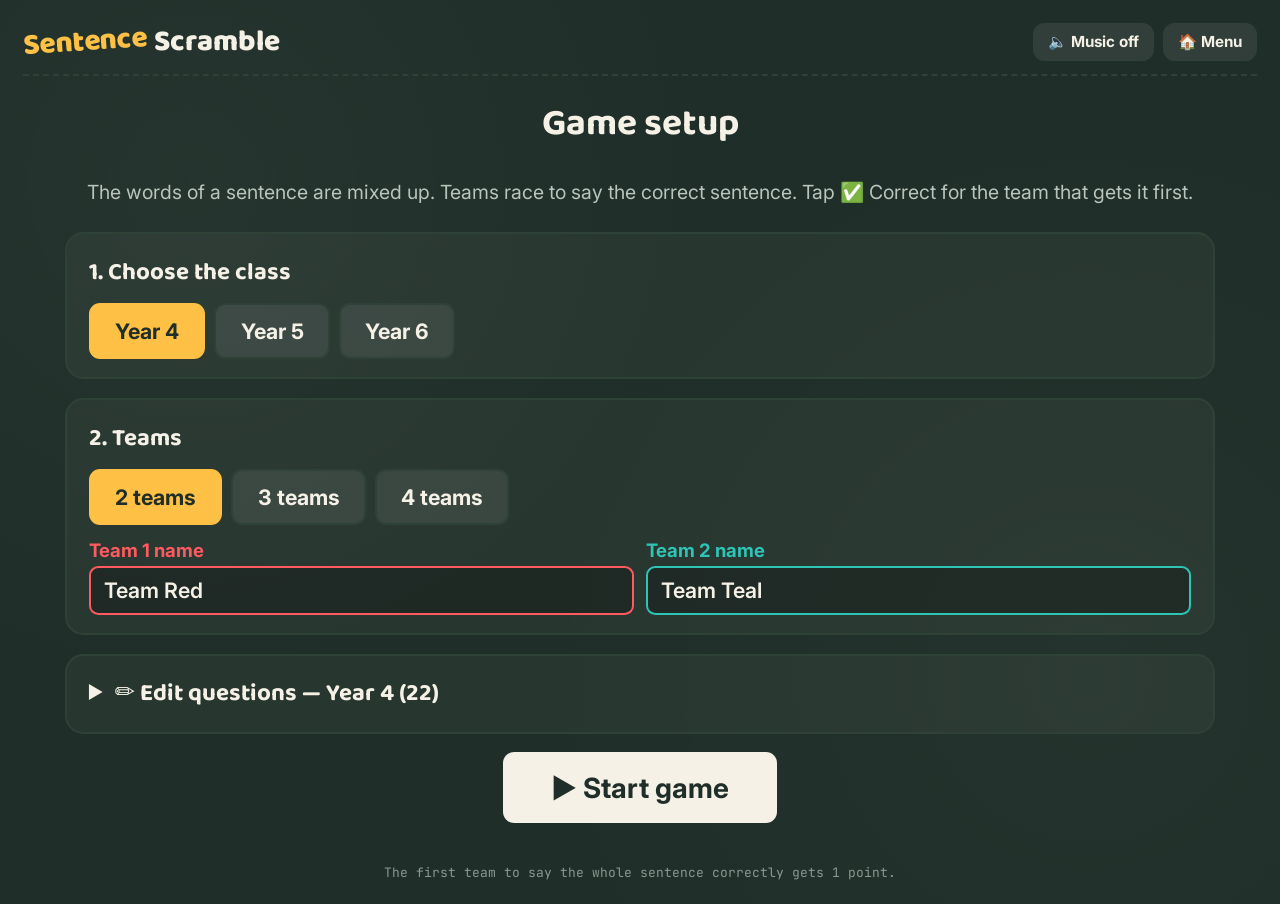
==== sentence-scramble.html @ a343ed9e "English team games: menu, Splat, Tug of War, Mystery Picture, Sentence Scramble, Word Bomb Co-Author" ====
<!DOCTYPE html>
<html lang="en">
<head>
<meta charset="UTF-8">
<meta name="viewport" content="width=device-width, initial-scale=1.0">
<title>Sentence Scramble — English Game</title>
<link rel="icon" href="data:image/svg+xml,<svg xmlns=%22http://www.w3.org/2000/svg%22 viewBox=%220 0 100 100%22><text y=%22.9em%22 font-size=%2290%22>🔀</text></svg>">
<link rel="preconnect" href="https://fonts.googleapis.com">
<link href="https://fonts.googleapis.com/css2?family=Baloo+2:wght@500;700;800&family=Inter:wght@400;600;700&family=JetBrains+Mono:wght@500;700&display=swap" rel="stylesheet">
<link rel="stylesheet" href="common.css">
<style>
.words{ display:flex; flex-wrap:wrap; justify-content:center; gap:0.7rem; min-height:4rem; }
.word-tile{
  font-family:var(--font-display);
  font-weight:700;
  font-size:2.2rem;
  line-height:1.2;
  padding:0.3rem 1rem;
  border-radius:0.7rem;
  background:var(--chalk);
  color:var(--board);
  box-shadow:0 5px 0 rgba(0,0,0,0.35);
  animation:drop 0.4s cubic-bezier(.2,1.4,.4,1) both;
}
.word-tile:nth-child(3n+2){ transform:rotate(-2deg); }
.word-tile:nth-child(3n){ transform:rotate(2deg); }
@keyframes drop{ from{ opacity:0; translate:0 -1.5rem; } to{ opacity:1; translate:0 0; } }
#scores{ margin-top:clamp(12px, 2vw, 24px); }
</style>
</head>
<body>

<div class="app">
  <header class="topbar" id="topbar"></header>

  <div class="setup" id="setup"></div>

  <main id="game" class="hidden">
    <div class="stage">
      <div class="stage-label">Put the words in the correct order</div>
      <div class="words" id="words"></div>
      <div class="answer-text" id="answerText"></div>
      <div class="controls">
        <button class="btn-ghost btn-big" id="prevBtn">← Previous</button>
        <button class="btn-ghost btn-big" id="mixBtn">🔀 Mix again</button>
        <button class="btn-ghost btn-big" id="answerBtn">Show Answer</button>
        <button class="btn-primary btn-big" id="nextBtn">Next Sentence →</button>
      </div>
    </div>

    <div id="scores"></div>
  </main>

  <div class="footer-note">The first team to say the whole sentence correctly gets 1 point.</div>
</div>

<script src="common.js"></script>
<script>
/* ============================================================
   BUILT-IN SENTENCES — grammar and sentence structure
   (Year 4, 5, 6 — KSSR / CEFR A1–A2). The game mixes the
   words up by itself, so just type the correct sentence.
   ============================================================ */
const BANKS = {
  4: [
    { sentence: "I like to eat bananas." },
    { sentence: "My cat is sleeping under the table." },
    { sentence: "She can swim very well." },
    { sentence: "We go to school by bus." },
    { sentence: "There are five apples in the basket." },
    { sentence: "My brother plays football every evening." },
    { sentence: "The elephant has a long trunk." },
    { sentence: "I brush my teeth every morning." },
    { sentence: "Can you ride a bicycle?" },
    { sentence: "Ali is reading a book in the library." },
    { sentence: "The sky is blue today." },
    { sentence: "My mother is a teacher." },
    { sentence: "They are playing in the garden." },
    { sentence: "I have two sisters and one brother." },
    { sentence: "What is your favourite colour?" },
    { sentence: "The monkey is eating a banana." },
    { sentence: "We have English on Monday." },
    { sentence: "My school bag is red." },
    { sentence: "He wakes up at six o'clock." },
    { sentence: "Where is my pencil?" },
    { sentence: "The birds are singing in the tree." },
    { sentence: "Siti likes drawing pictures." }
  ],
  5: [
    { sentence: "I went to the beach last Sunday." },
    { sentence: "We played badminton after school." },
    { sentence: "It was very hot yesterday." },
    { sentence: "My father is taller than my mother." },
    { sentence: "The cheetah is the fastest animal." },
    { sentence: "How many books do you have?" },
    { sentence: "She ate nasi lemak for breakfast." },
    { sentence: "You should drink a lot of water." },
    { sentence: "They were at the zoo on Saturday." },
    { sentence: "Did you watch the football match?" },
    { sentence: "My birthday is in December." },
    { sentence: "There is some milk in the fridge." },
    { sentence: "The train is faster than the bus." },
    { sentence: "I am going to visit my grandmother." },
    { sentence: "We must wear a helmet on a bicycle." },
    { sentence: "Ahmad helped his mother in the kitchen." },
    { sentence: "What time does the shop open?" },
    { sentence: "The weather is cold and rainy today." },
    { sentence: "My sister can play the piano." },
    { sentence: "We saw a big turtle in the sea." },
    { sentence: "I do my homework every evening." },
    { sentence: "Is there a library in your school?" }
  ],
  6: [
    { sentence: "I was reading a book when the lights went out." },
    { sentence: "We should save water every day." },
    { sentence: "Mount Kinabalu is the highest mountain in Malaysia." },
    { sentence: "She will travel to Japan next year." },
    { sentence: "Please turn off the lights when you leave." },
    { sentence: "My brother is good at playing chess." },
    { sentence: "We recycle old paper and plastic bottles." },
    { sentence: "The doctor told me to rest at home." },
    { sentence: "Where did you go during the holidays?" },
    { sentence: "It is going to rain this afternoon." },
    { sentence: "Eating vegetables keeps our body healthy." },
    { sentence: "The boy who won the race is my cousin." },
    { sentence: "I could not sleep because it was very noisy." },
    { sentence: "We must not throw rubbish into the river." },
    { sentence: "My grandfather planted a mango tree." },
    { sentence: "Which subject do you like the most?" },
    { sentence: "They were playing football when it started to rain." },
    { sentence: "Robots can help people do difficult jobs." },
    { sentence: "The museum opens at nine in the morning." },
    { sentence: "You should wash your hands before eating." },
    { sentence: "I am interested in learning about space." },
    { sentence: "Our class visited the science centre last week." }
  ]
};

/* ============================================================
   GAME
   ============================================================ */
let teams = [], sentences = [], index = 0, gameOver = false;
let wonBy = [];   // per sentence: team index or null

const $ = id => document.getElementById(id);
const prevBtn = $("prevBtn"), nextBtn = $("nextBtn"), answerBtn = $("answerBtn"), answerText = $("answerText");

// words without the full stop / question mark, so the last word isn't given away
const wordsOf = s => s.trim().replace(/[.?!]+$/, "").split(/\s+/);

function mixed(sentence){
  const words = wordsOf(sentence);
  if (new Set(words).size < 2) return words;
  let out;
  do { out = EG.shuffle(words); } while (out.join(" ") === words.join(" "));
  return out;
}

function startGame(game){
  teams = game.teams.map(t => ({ ...t, score: 0 }));
  sentences = game.questions;
  index = 0; gameOver = false;
  wonBy = sentences.map(() => null);
  render();
}

function showWords(){
  $("words").replaceChildren(...mixed(sentences[index].sentence).map((w, i) =>
    EG.h("span", { className: "word-tile", style: `animation-delay:${i * 0.05}s` }, w)));
}

function render(){
  showWords();
  answerText.textContent = sentences[index].sentence;
  answerText.classList.toggle("shown", wonBy[index] !== null);
  answerBtn.textContent = wonBy[index] !== null ? "Hide Answer" : "Show Answer";
  prevBtn.disabled = index === 0;
  nextBtn.textContent = index === sentences.length - 1 ? "🏁 See the winner" : "Next Sentence →";
  nextBtn.disabled = gameOver;
  EG.setCounter(`Sentence ${index + 1} / ${sentences.length}`);
  renderScores();
}

function renderScores(){
  EG.scoreboard($("scores"), teams, {
    score: t => t.score,
    button: { label: "✅ Correct", disabled: t => gameOver || teams[wonBy[index]] === t, onclick: (t, i) => award(i) }
  });
}

// one point per sentence; tapping another team moves the point to them
function award(t){
  const before = wonBy[index];
  if (gameOver || before === t) return;
  if (before !== null) teams[before].score--;
  teams[t].score++;
  wonBy[index] = t;
  EG.sfx.correct();
  answerText.classList.add("shown");
  answerBtn.textContent = "Hide Answer";
  renderScores();
  EG.bump(t);
}

function finish(){
  gameOver = true;
  render();
  EG.winnerByScore(teams, t => t.score, ["point", "points"]);
}

answerBtn.onclick = () => {
  const shown = answerText.classList.toggle("shown");
  answerBtn.textContent = shown ? "Hide Answer" : "Show Answer";
};
$("mixBtn").onclick = showWords;
prevBtn.onclick = () => { if (index > 0){ index--; render(); } };
nextBtn.onclick = () => { if (index < sentences.length - 1){ index++; render(); } else finish(); };

EG.init({
  id: "sentence-scramble",
  titleHTML: `<span class="drip">Sentence</span> Scramble`,
  banks: BANKS,
  fields: [{ key: "sentence", label: "Correct sentence" }],
  editorHint: "Type the sentence in the correct order — the game mixes up the words.",
  howTo: "The words of a sentence are mixed up. Teams race to say the correct sentence. Tap ✅ Correct for the team that gets it first.",
  start: startGame,
  finish
});
</script>

</body>
</html>
---- common.css ----
/* ============================================================
   English Team Games — shared styles (chalkboard theme)
   ============================================================ */
:root{
  --board:        #1F2E28;   /* chalkboard green-black background */
  --board-line:   #2E4238;   /* subtle chalk-line accent          */
  --chalk:        #F5F1E6;   /* chalk-white text                  */
  --chalk-dim:    #B9C4BC;   /* muted chalk (secondary text)      */
  --gold:         #FFC145;
  --danger:       #E6484D;
  --ok:           #2FBF71;

  --font-display: 'Baloo 2', system-ui, sans-serif;
  --font-body:    'Inter', system-ui, sans-serif;
  --font-mono:    'JetBrains Mono', monospace;
}

/* everything is sized in rem, so this one line scales the whole
   game: bigger on a projector, smaller on a phone */
html{ font-size:clamp(15px, 1.45vw, 26px); }

*{ box-sizing:border-box; }

html,body{
  margin:0; padding:0; min-height:100%;
  background:var(--board);
  color:var(--chalk);
  font-family:var(--font-body);
}
body{
  background-image:
    radial-gradient(circle at 15% 20%, rgba(255,255,255,0.03) 0, transparent 40%),
    radial-gradient(circle at 85% 75%, rgba(255,255,255,0.025) 0, transparent 45%);
}

.app{
  min-height:100vh;
  max-width:1700px;
  margin:0 auto;
  display:flex;
  flex-direction:column;
  padding:clamp(10px, 1.8vw, 28px);
  gap:clamp(10px, 1.4vw, 20px);
}
.hidden{ display:none !important; }

/* ---------------- top bar ---------------- */
.topbar{
  display:flex;
  align-items:center;
  justify-content:space-between;
  flex-wrap:wrap;
  gap:0.6rem;
  border-bottom:2px dashed var(--board-line);
  padding-bottom:0.7rem;
}
.title{
  font-family:var(--font-display);
  font-weight:800;
  font-size:1.6rem;
  line-height:1.1;
}
.topbar button{ font-size:0.82rem; padding:0.45rem 0.75rem; }
.title .drip{ color:var(--gold); display:inline-block; transform:rotate(-4deg); }
.version-tag{
  font-family:var(--font-mono);
  font-size:0.4em;
  vertical-align:super;
  color:#2EC4B6;
  background:rgba(46,196,182,0.15);
  border:1px solid #2EC4B6;
  padding:2px 8px;
  border-radius:999px;
  margin-left:6px;
}
.bar-btns{ display:flex; align-items:center; gap:0.5rem; flex-wrap:wrap; }
.counter{
  font-family:var(--font-mono);
  font-weight:700;
  font-size:0.78rem;
  color:var(--chalk-dim);
  background:rgba(255,255,255,0.06);
  border:1px solid var(--board-line);
  padding:0.45rem 0.8rem;
  border-radius:999px;
}

/* ---------------- buttons ---------------- */
button, .btn-link{
  font-family:var(--font-body);
  font-weight:700;
  font-size:0.95rem;
  border:none;
  border-radius:0.6rem;
  padding:0.6rem 1rem;
  cursor:pointer;
  transition:transform 0.12s ease, filter 0.12s ease;
  color:var(--chalk);
  text-decoration:none;
  display:inline-block;
  text-align:center;
}
button:hover:not(:disabled), .btn-link:hover{ transform:translateY(-2px); filter:brightness(1.08); }
button:active:not(:disabled){ transform:translateY(0); }
button:disabled{ opacity:0.35; cursor:not-allowed; }
button:focus-visible, .btn-link:focus-visible, input:focus-visible, summary:focus-visible{
  outline:3px solid var(--gold); outline-offset:2px;
}

.btn-primary{ background:var(--chalk); color:var(--board); }
.btn-ghost{ background:rgba(255,255,255,0.08); border:1px solid var(--board-line); }
.btn-danger{ background:var(--danger); }
.btn-ok{ background:var(--ok); color:#06210f; }
.btn-big{ font-size:1.2rem; padding:0.8rem 1.4rem; }

/* ---------------- question stage ---------------- */
.stage{
  background:rgba(255,255,255,0.04);
  border:2px solid var(--board-line);
  border-radius:1.1rem;
  padding:clamp(14px, 2vw, 32px);
  text-align:center;
  position:relative;
}
.stage-label{
  font-family:var(--font-mono);
  font-size:0.75rem;
  letter-spacing:2px;
  text-transform:uppercase;
  color:var(--chalk-dim);
  margin-bottom:0.6rem;
}
.question-text{
  font-family:var(--font-display);
  font-weight:700;
  font-size:2.4rem;
  line-height:1.25;
  min-height:1.3em;
  overflow-wrap:anywhere;
}
.stage-name{ color:var(--gold); display:inline-block; margin-top:6px; transform:rotate(-2deg); }
.answer-text{
  font-family:var(--font-display);
  font-weight:700;
  font-size:1.8rem;
  color:var(--gold);
  display:none;
  margin-top:0.6rem;
}
.answer-text.shown{ display:block; }
.controls{
  margin-top:1rem;
  display:flex;
  justify-content:center;
  gap:0.6rem;
  flex-wrap:wrap;
}

/* ---------------- score cards (points games) ---------------- */
.scoreboard{
  display:grid;
  grid-template-columns:repeat(auto-fit, minmax(13rem, 1fr));
  gap:clamp(10px, 1.6vw, 20px);
}
.score-card{
  border:3px solid var(--c);
  border-radius:1rem;
  padding:0.6rem 0.8rem;
  text-align:center;
  background:rgba(255,255,255,0.04);
  display:grid;
  grid-template-columns:auto 1fr;   /* score | button (or lives) side by side */
  align-items:center;
  gap:0.3rem 0.8rem;
  transition:filter 0.3s ease, box-shadow 0.3s ease;
}
.score-card .sc-name{ grid-column:1 / -1; font-family:var(--font-display); font-weight:800; font-size:1.5rem; line-height:1.2; color:var(--c); overflow-wrap:anywhere; }
.score-card .sc-score{ font-family:var(--font-display); font-weight:800; font-size:2.4rem; line-height:1; min-width:1.6ch; }
.score-card .sc-extra{ font-size:1.1rem; letter-spacing:2px; }
.score-card.turn{ box-shadow:0 0 0 6px var(--c); background:rgba(255,255,255,0.1); }
.score-card.out{ filter:grayscale(1) brightness(0.55); }
.score-card.bump{ animation:bump 0.45s ease; }
@keyframes bump{ 50%{ transform:scale(1.07); } }

/* ---------------- modals (confirm + winner) ---------------- */
.modal-backdrop{
  position:fixed; inset:0;
  background:rgba(0,0,0,0.62);
  display:flex;
  align-items:center;
  justify-content:center;
  z-index:50;
  padding:16px;
}
.modal{
  background:var(--board);
  border:2px solid var(--board-line);
  border-radius:1rem;
  padding:1.5rem;
  max-width:34rem;
  width:100%;
  max-height:100%;
  overflow:auto;
  text-align:center;
}
.modal h3{ font-family:var(--font-display); margin:0 0 0.4rem; font-size:1.8rem; line-height:1.2; }
.modal p{ color:var(--chalk-dim); margin:0 0 1rem; font-size:1.1rem; }
.modal-btns{ display:flex; flex-direction:column; gap:0.6rem; margin-top:1rem; }
.trophy{ font-size:5rem; line-height:1.1; animation:trophyPop 0.6s cubic-bezier(.2,1.4,.4,1) both; }
.winner-title{ color:var(--gold); font-size:2.2rem !important; }
.score-lines{ list-style:none; padding:0; margin:0.5rem 0; font-size:1.3rem; font-weight:700; }
.score-lines li{ padding:0.25rem 0; }
@keyframes trophyPop{
  0%{ transform:scale(0) rotate(-20deg); opacity:0; }
  70%{ transform:scale(1.2) rotate(8deg); opacity:1; }
  100%{ transform:scale(1) rotate(0deg); }
}

/* ---------------- setup screen ---------------- */
.setup{ display:flex; flex-direction:column; gap:1rem; max-width:62rem; width:100%; margin:0 auto; }
.setup h2{ font-family:var(--font-display); font-size:2rem; margin:0; text-align:center; }
.setup-card{
  background:rgba(255,255,255,0.04);
  border:2px solid var(--board-line);
  border-radius:1rem;
  padding:1rem 1.2rem;
}
.setup-card h3{ font-family:var(--font-display); font-size:1.3rem; margin:0 0 0.6rem; }
.setup-card summary{ font-family:var(--font-display); font-size:1.3rem; font-weight:700; cursor:pointer; }
.seg{ display:flex; flex-wrap:wrap; gap:0.5rem; }
.seg button{ background:rgba(255,255,255,0.08); border:2px solid var(--board-line); font-size:1.15rem; padding:0.7rem 1.3rem; }
.seg button.on{ background:var(--gold); border-color:var(--gold); color:var(--board); }
.name-inputs{ display:grid; grid-template-columns:repeat(auto-fit, minmax(14rem, 1fr)); gap:0.6rem; margin-top:0.8rem; }
.name-input{ display:flex; flex-direction:column; gap:0.25rem; font-weight:700; color:var(--c); }
input[type="text"]{
  font:600 1rem var(--font-body);
  color:var(--chalk);
  background:rgba(0,0,0,0.25);
  border:2px solid var(--board-line);
  border-radius:0.5rem;
  padding:0.5rem 0.7rem;
  width:100%;
  min-width:0;
}
.name-input input{ border-color:var(--c); font-size:1.15rem; }
.hint{ color:var(--chalk-dim); font-size:0.9rem; margin:0.5rem 0; }
.q-rows{ display:flex; flex-direction:column; gap:0.45rem; max-height:60vh; overflow:auto; padding-right:4px; }
.q-row{ display:flex; gap:0.4rem; align-items:center; flex-wrap:wrap; }
.q-row input{ flex:1 1 10rem; }
.q-num{ font-family:var(--font-mono); color:var(--chalk-dim); width:2rem; text-align:right; }
.q-del{ padding:0.45rem 0.7rem; }
.start-row{ text-align:center; }
.start-row .btn-big{ font-size:1.5rem; padding:1rem 2.6rem; }
.error{ color:#ff9a9d; font-weight:700; min-height:1.2em; }

.footer-note{
  text-align:center;
  font-family:var(--font-mono);
  font-size:0.7rem;
  color:var(--chalk-dim);
  opacity:0.7;
}

@media (prefers-reduced-motion: reduce){
  *{ animation-duration:0.01ms !important; transition-duration:0.01ms !important; }
}
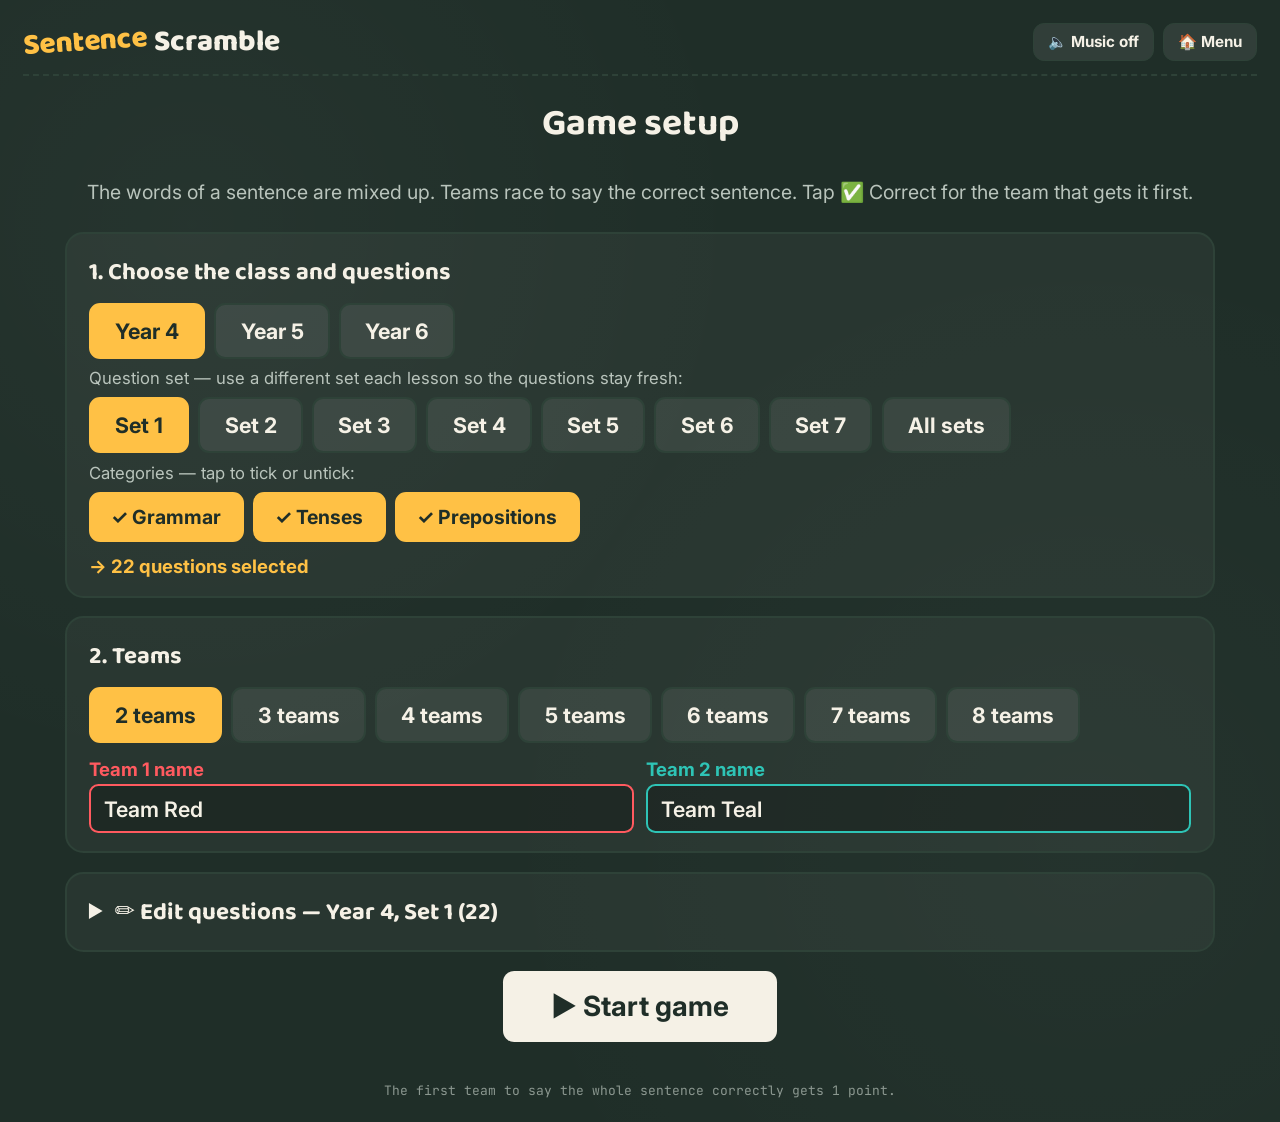
==== commit e0928f91: "Add Question Sets 2-7, category tick boxes and up to 8 teams - 6 new question sets per year (Year 4," ====
--- a/sentence-scramble.html
+++ b/sentence-scramble.html
@@ -55,6 +55,7 @@
 </div>
 
 <script src="common.js"></script>
+<script src="sets/sentence-scramble.js"></script>
 <script>
 /* ============================================================
    BUILT-IN SENTENCES — grammar and sentence structure
@@ -63,76 +64,76 @@
    ============================================================ */
 const BANKS = {
   4: [
-    { sentence: "I like to eat bananas." },
-    { sentence: "My cat is sleeping under the table." },
-    { sentence: "She can swim very well." },
-    { sentence: "We go to school by bus." },
-    { sentence: "There are five apples in the basket." },
-    { sentence: "My brother plays football every evening." },
-    { sentence: "The elephant has a long trunk." },
-    { sentence: "I brush my teeth every morning." },
-    { sentence: "Can you ride a bicycle?" },
-    { sentence: "Ali is reading a book in the library." },
-    { sentence: "The sky is blue today." },
-    { sentence: "My mother is a teacher." },
-    { sentence: "They are playing in the garden." },
-    { sentence: "I have two sisters and one brother." },
-    { sentence: "What is your favourite colour?" },
-    { sentence: "The monkey is eating a banana." },
-    { sentence: "We have English on Monday." },
-    { sentence: "My school bag is red." },
-    { sentence: "He wakes up at six o'clock." },
-    { sentence: "Where is my pencil?" },
-    { sentence: "The birds are singing in the tree." },
-    { sentence: "Siti likes drawing pictures." }
+    { sentence: "I like to eat bananas.", category: "Grammar" },
+    { sentence: "My cat is sleeping under the table.", category: "Tenses" },
+    { sentence: "She can swim very well.", category: "Grammar" },
+    { sentence: "We go to school by bus.", category: "Prepositions" },
+    { sentence: "There are five apples in the basket.", category: "Grammar" },
+    { sentence: "My brother plays football every evening.", category: "Tenses" },
+    { sentence: "The elephant has a long trunk.", category: "Grammar" },
+    { sentence: "I brush my teeth every morning.", category: "Tenses" },
+    { sentence: "Can you ride a bicycle?", category: "Grammar" },
+    { sentence: "Ali is reading a book in the library.", category: "Tenses" },
+    { sentence: "The sky is blue today.", category: "Grammar" },
+    { sentence: "My mother is a teacher.", category: "Grammar" },
+    { sentence: "They are playing in the garden.", category: "Tenses" },
+    { sentence: "I have two sisters and one brother.", category: "Grammar" },
+    { sentence: "What is your favourite colour?", category: "Grammar" },
+    { sentence: "The monkey is eating a banana.", category: "Tenses" },
+    { sentence: "We have English on Monday.", category: "Prepositions" },
+    { sentence: "My school bag is red.", category: "Grammar" },
+    { sentence: "He wakes up at six o'clock.", category: "Tenses" },
+    { sentence: "Where is my pencil?", category: "Grammar" },
+    { sentence: "The birds are singing in the tree.", category: "Tenses" },
+    { sentence: "Siti likes drawing pictures.", category: "Grammar" }
   ],
   5: [
-    { sentence: "I went to the beach last Sunday." },
-    { sentence: "We played badminton after school." },
-    { sentence: "It was very hot yesterday." },
-    { sentence: "My father is taller than my mother." },
-    { sentence: "The cheetah is the fastest animal." },
-    { sentence: "How many books do you have?" },
-    { sentence: "She ate nasi lemak for breakfast." },
-    { sentence: "You should drink a lot of water." },
-    { sentence: "They were at the zoo on Saturday." },
-    { sentence: "Did you watch the football match?" },
-    { sentence: "My birthday is in December." },
-    { sentence: "There is some milk in the fridge." },
-    { sentence: "The train is faster than the bus." },
-    { sentence: "I am going to visit my grandmother." },
-    { sentence: "We must wear a helmet on a bicycle." },
-    { sentence: "Ahmad helped his mother in the kitchen." },
-    { sentence: "What time does the shop open?" },
-    { sentence: "The weather is cold and rainy today." },
-    { sentence: "My sister can play the piano." },
-    { sentence: "We saw a big turtle in the sea." },
-    { sentence: "I do my homework every evening." },
-    { sentence: "Is there a library in your school?" }
+    { sentence: "I went to the beach last Sunday.", category: "Tenses" },
+    { sentence: "We played badminton after school.", category: "Tenses" },
+    { sentence: "It was very hot yesterday.", category: "Tenses" },
+    { sentence: "My father is taller than my mother.", category: "Grammar" },
+    { sentence: "The cheetah is the fastest animal.", category: "Grammar" },
+    { sentence: "How many books do you have?", category: "Grammar" },
+    { sentence: "She ate nasi lemak for breakfast.", category: "Tenses" },
+    { sentence: "You should drink a lot of water.", category: "Grammar" },
+    { sentence: "They were at the zoo on Saturday.", category: "Tenses" },
+    { sentence: "Did you watch the football match?", category: "Tenses" },
+    { sentence: "My birthday is in December.", category: "Prepositions" },
+    { sentence: "There is some milk in the fridge.", category: "Grammar" },
+    { sentence: "The train is faster than the bus.", category: "Grammar" },
+    { sentence: "I am going to visit my grandmother.", category: "Tenses" },
+    { sentence: "We must wear a helmet on a bicycle.", category: "Grammar" },
+    { sentence: "Ahmad helped his mother in the kitchen.", category: "Tenses" },
+    { sentence: "What time does the shop open?", category: "Grammar" },
+    { sentence: "The weather is cold and rainy today.", category: "Grammar" },
+    { sentence: "My sister can play the piano.", category: "Grammar" },
+    { sentence: "We saw a big turtle in the sea.", category: "Tenses" },
+    { sentence: "I do my homework every evening.", category: "Tenses" },
+    { sentence: "Is there a library in your school?", category: "Grammar" }
   ],
   6: [
-    { sentence: "I was reading a book when the lights went out." },
-    { sentence: "We should save water every day." },
-    { sentence: "Mount Kinabalu is the highest mountain in Malaysia." },
-    { sentence: "She will travel to Japan next year." },
-    { sentence: "Please turn off the lights when you leave." },
-    { sentence: "My brother is good at playing chess." },
-    { sentence: "We recycle old paper and plastic bottles." },
-    { sentence: "The doctor told me to rest at home." },
-    { sentence: "Where did you go during the holidays?" },
-    { sentence: "It is going to rain this afternoon." },
-    { sentence: "Eating vegetables keeps our body healthy." },
-    { sentence: "The boy who won the race is my cousin." },
-    { sentence: "I could not sleep because it was very noisy." },
-    { sentence: "We must not throw rubbish into the river." },
-    { sentence: "My grandfather planted a mango tree." },
-    { sentence: "Which subject do you like the most?" },
-    { sentence: "They were playing football when it started to rain." },
-    { sentence: "Robots can help people do difficult jobs." },
-    { sentence: "The museum opens at nine in the morning." },
-    { sentence: "You should wash your hands before eating." },
-    { sentence: "I am interested in learning about space." },
-    { sentence: "Our class visited the science centre last week." }
+    { sentence: "I was reading a book when the lights went out.", category: "Tenses" },
+    { sentence: "We should save water every day.", category: "Grammar" },
+    { sentence: "Mount Kinabalu is the highest mountain in Malaysia.", category: "Grammar" },
+    { sentence: "She will travel to Japan next year.", category: "Tenses" },
+    { sentence: "Please turn off the lights when you leave.", category: "Grammar" },
+    { sentence: "My brother is good at playing chess.", category: "Prepositions" },
+    { sentence: "We recycle old paper and plastic bottles.", category: "Grammar" },
+    { sentence: "The doctor told me to rest at home.", category: "Tenses" },
+    { sentence: "Where did you go during the holidays?", category: "Tenses" },
+    { sentence: "It is going to rain this afternoon.", category: "Tenses" },
+    { sentence: "Eating vegetables keeps our body healthy.", category: "Grammar" },
+    { sentence: "The boy who won the race is my cousin.", category: "Grammar" },
+    { sentence: "I could not sleep because it was very noisy.", category: "Grammar" },
+    { sentence: "We must not throw rubbish into the river.", category: "Grammar" },
+    { sentence: "My grandfather planted a mango tree.", category: "Tenses" },
+    { sentence: "Which subject do you like the most?", category: "Grammar" },
+    { sentence: "They were playing football when it started to rain.", category: "Tenses" },
+    { sentence: "Robots can help people do difficult jobs.", category: "Grammar" },
+    { sentence: "The museum opens at nine in the morning.", category: "Prepositions" },
+    { sentence: "You should wash your hands before eating.", category: "Grammar" },
+    { sentence: "I am interested in learning about space.", category: "Prepositions" },
+    { sentence: "Our class visited the science centre last week.", category: "Tenses" }
   ]
 };
 
@@ -220,8 +221,9 @@
   id: "sentence-scramble",
   titleHTML: `<span class="drip">Sentence</span> Scramble`,
   banks: BANKS,
-  fields: [{ key: "sentence", label: "Correct sentence" }],
-  editorHint: "Type the sentence in the correct order — the game mixes up the words.",
+  moreSets: MORE_SETS,
+  fields: [{ key: "sentence", label: "Correct sentence", grow: 4 }, { key: "category", label: "Category", optional: true }],
+  editorHint: "Type the sentence in the correct order — the game mixes up the words. Category: Vocabulary, Grammar, Tenses or Prepositions (or any word you like) — it decides the tick boxes.",
   howTo: "The words of a sentence are mixed up. Teams race to say the correct sentence. Tap ✅ Correct for the team that gets it first.",
   start: startGame,
   finish
--- a/common.css
+++ b/common.css
@@ -162,6 +162,14 @@
   grid-template-columns:repeat(auto-fit, minmax(13rem, 1fr));
   gap:clamp(10px, 1.6vw, 20px);
 }
+/* 5–8 teams: two even rows, smaller cards so everyone fits on the projector */
+.scoreboard.many{ grid-template-columns:repeat(var(--cols, 4), 1fr); gap:clamp(8px, 1.2vw, 14px); }
+.scoreboard.many .score-card{ padding:0.45rem 0.6rem; gap:0.2rem 0.6rem; }
+.scoreboard.many .sc-name{ font-size:1.2rem; }
+.scoreboard.many .sc-score{ font-size:2rem; }
+.scoreboard.many .sc-extra{ font-size:0.95rem; letter-spacing:1px; }
+.scoreboard.many .btn-big{ font-size:1rem; padding:0.55rem 0.6rem; }
+@media (max-width: 900px){ .scoreboard.many{ grid-template-columns:repeat(2, 1fr); } }
 .score-card{
   border:3px solid var(--c);
   border-radius:1rem;
@@ -264,3 +272,9 @@
 @media (prefers-reduced-motion: reduce){
   *{ animation-duration:0.01ms !important; transition-duration:0.01ms !important; }
 }
+
+/* ---------------- question sets and categories (setup screen) ---------------- */
+.seg.cats button{ font-size:1.05rem; padding:0.6rem 1.1rem; }
+.seg.cats button:not(.on){ color:var(--chalk-dim); text-decoration:line-through; }
+.q-count{ font-weight:700; margin:0.7rem 0 0; color:var(--gold); }
+.q-count.none{ color:var(--danger); }
